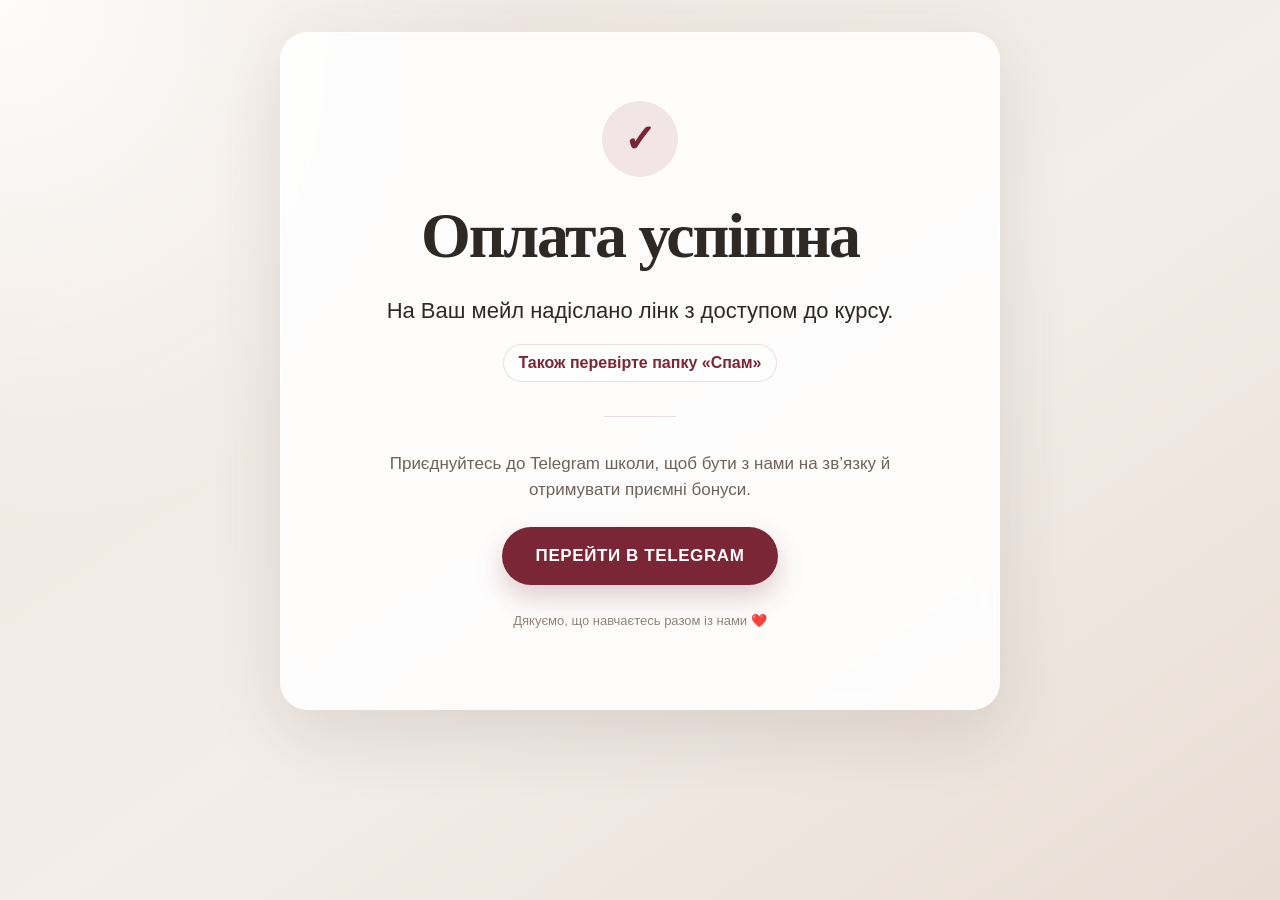
==== events/index.html @ 676a4075 "event" ====
<!DOCTYPE html>
<html lang="uk">
<head>
  <meta charset="UTF-8">
  <meta name="viewport" content="width=device-width, initial-scale=1.0">
  <meta name="robots" content="noindex, nofollow">
  <title>Оплата успішна</title>
  <meta name="description" content="Дякуємо за покупку курсу. Перевірте електронну пошту, щоб отримати доступ.">

  <!-- Meta Pixel Code -->
  <script>
    !function(f,b,e,v,n,t,s)
    {if(f.fbq)return;n=f.fbq=function(){n.callMethod?
    n.callMethod.apply(n,arguments):n.queue.push(arguments)};
    if(!f._fbq)f._fbq=n;n.push=n;n.loaded=!0;n.version='2.0';
    n.queue=[];t=b.createElement(e);t.async=!0;
    t.src='https://connect.facebook.net/en_US/fbevents.js';
    s=b.getElementsByTagName(e)[0];
    s.parentNode.insertBefore(t,s)}(window, document,'script');

    fbq('init', '1192959256037095');
    fbq('track', 'PageView');

    // Не відправляємо Purchase повторно після звичайного оновлення сторінки
    if (!sessionStorage.getItem('meta_purchase_49_pln_sent')) {
      fbq('track', 'Purchase', {
        value: 49.00,
        currency: 'PLN',
        content_name: 'Екзамен B1 з підтримкою'
      });
      sessionStorage.setItem('meta_purchase_49_pln_sent', '1');
    }
  </script>

  <noscript>
    <img height="1" width="1" style="display:none"
      src="https://www.facebook.com/tr?id=1192959256037095&ev=PageView&noscript=1"
      alt="">
  </noscript>
  <!-- End Meta Pixel Code -->

  <style>
    :root {
      --background: #f4eee8;
      --card: rgba(255, 255, 255, 0.88);
      --text: #2f2926;
      --muted: #6f625b;
      --accent: #7b2636;
      --accent-hover: #641d2b;
      --line: rgba(123, 38, 54, 0.14);
      --success-bg: #f1e5e5;
    }

    * {
      box-sizing: border-box;
    }

    html, body {
      min-height: 100%;
      margin: 0;
    }

    body {
      display: grid;
      place-items: center;
      padding: 32px 18px;
      background:
        radial-gradient(circle at top left, rgba(255,255,255,.9), transparent 34%),
        linear-gradient(145deg, #eee5de 0%, var(--background) 52%, #e8ddd5 100%);
      color: var(--text);
      font-family: -apple-system, BlinkMacSystemFont, "Segoe UI", Roboto, Arial, sans-serif;
    }

    .card {
      width: min(100%, 720px);
      padding: clamp(34px, 7vw, 68px);
      text-align: center;
      background: var(--card);
      border: 1px solid rgba(255,255,255,.85);
      border-radius: 28px;
      box-shadow: 0 24px 70px rgba(67, 45, 36, .13);
      backdrop-filter: blur(10px);
    }

    .icon {
      width: 76px;
      height: 76px;
      margin: 0 auto 26px;
      display: grid;
      place-items: center;
      border-radius: 50%;
      background: var(--success-bg);
      color: var(--accent);
      font-size: 38px;
      font-weight: 800;
      line-height: 1;
    }

    h1 {
      margin: 0;
      font-family: Georgia, "Times New Roman", serif;
      font-size: clamp(38px, 7vw, 64px);
      line-height: 1.04;
      letter-spacing: -0.035em;
    }

    .lead {
      max-width: 550px;
      margin: 24px auto 0;
      font-size: clamp(18px, 3vw, 22px);
      line-height: 1.55;
    }

    .note {
      display: inline-block;
      margin-top: 16px;
      padding: 9px 14px;
      border: 1px solid var(--line);
      border-radius: 999px;
      color: var(--accent);
      font-weight: 700;
      background: rgba(255,255,255,.55);
    }

    .divider {
      width: 72px;
      height: 1px;
      margin: 34px auto;
      background: var(--line);
    }

    .telegram-text {
      max-width: 520px;
      margin: 0 auto 24px;
      color: var(--muted);
      font-size: 17px;
      line-height: 1.55;
    }

    .button {
      display: inline-flex;
      align-items: center;
      justify-content: center;
      min-height: 58px;
      padding: 0 34px;
      border-radius: 999px;
      background: var(--accent);
      color: #fff;
      font-size: 17px;
      font-weight: 800;
      letter-spacing: .035em;
      text-decoration: none;
      box-shadow: 0 12px 28px rgba(123,38,54,.23);
      transition: transform .18s ease, background .18s ease, box-shadow .18s ease;
    }

    .button:hover {
      transform: translateY(-2px);
      background: var(--accent-hover);
      box-shadow: 0 16px 34px rgba(123,38,54,.28);
    }

    .button:focus-visible {
      outline: 3px solid rgba(123,38,54,.25);
      outline-offset: 4px;
    }

    .footer {
      margin-top: 28px;
      color: #91837b;
      font-size: 13px;
    }

    @media (max-width: 520px) {
      body {
        padding: 18px 12px;
      }

      .card {
        border-radius: 22px;
      }

      .button {
        width: 100%;
      }
    }
  </style>
</head>

<body>
  <main class="card">
    <div class="icon" aria-hidden="true">✓</div>

    <h1>Оплата успішна</h1>

    <p class="lead">
      На Ваш мейл надіслано лінк з доступом до курсу.
    </p>

    <div class="note">Також перевірте папку «Спам»</div>

    <div class="divider" aria-hidden="true"></div>

    <p class="telegram-text">
      Приєднуйтесь до Telegram школи, щоб бути з нами на зв’язку
      й отримувати приємні бонуси.
    </p>

    <a
      class="button"
      href="https://telegram.me/Hejka_polskibot"
      target="_blank"
      rel="noopener noreferrer"
    >
      ПЕРЕЙТИ В TELEGRAM
    </a>

    <p class="footer">Дякуємо, що навчаєтесь разом із нами ❤️</p>
  </main>
</body>
</html>
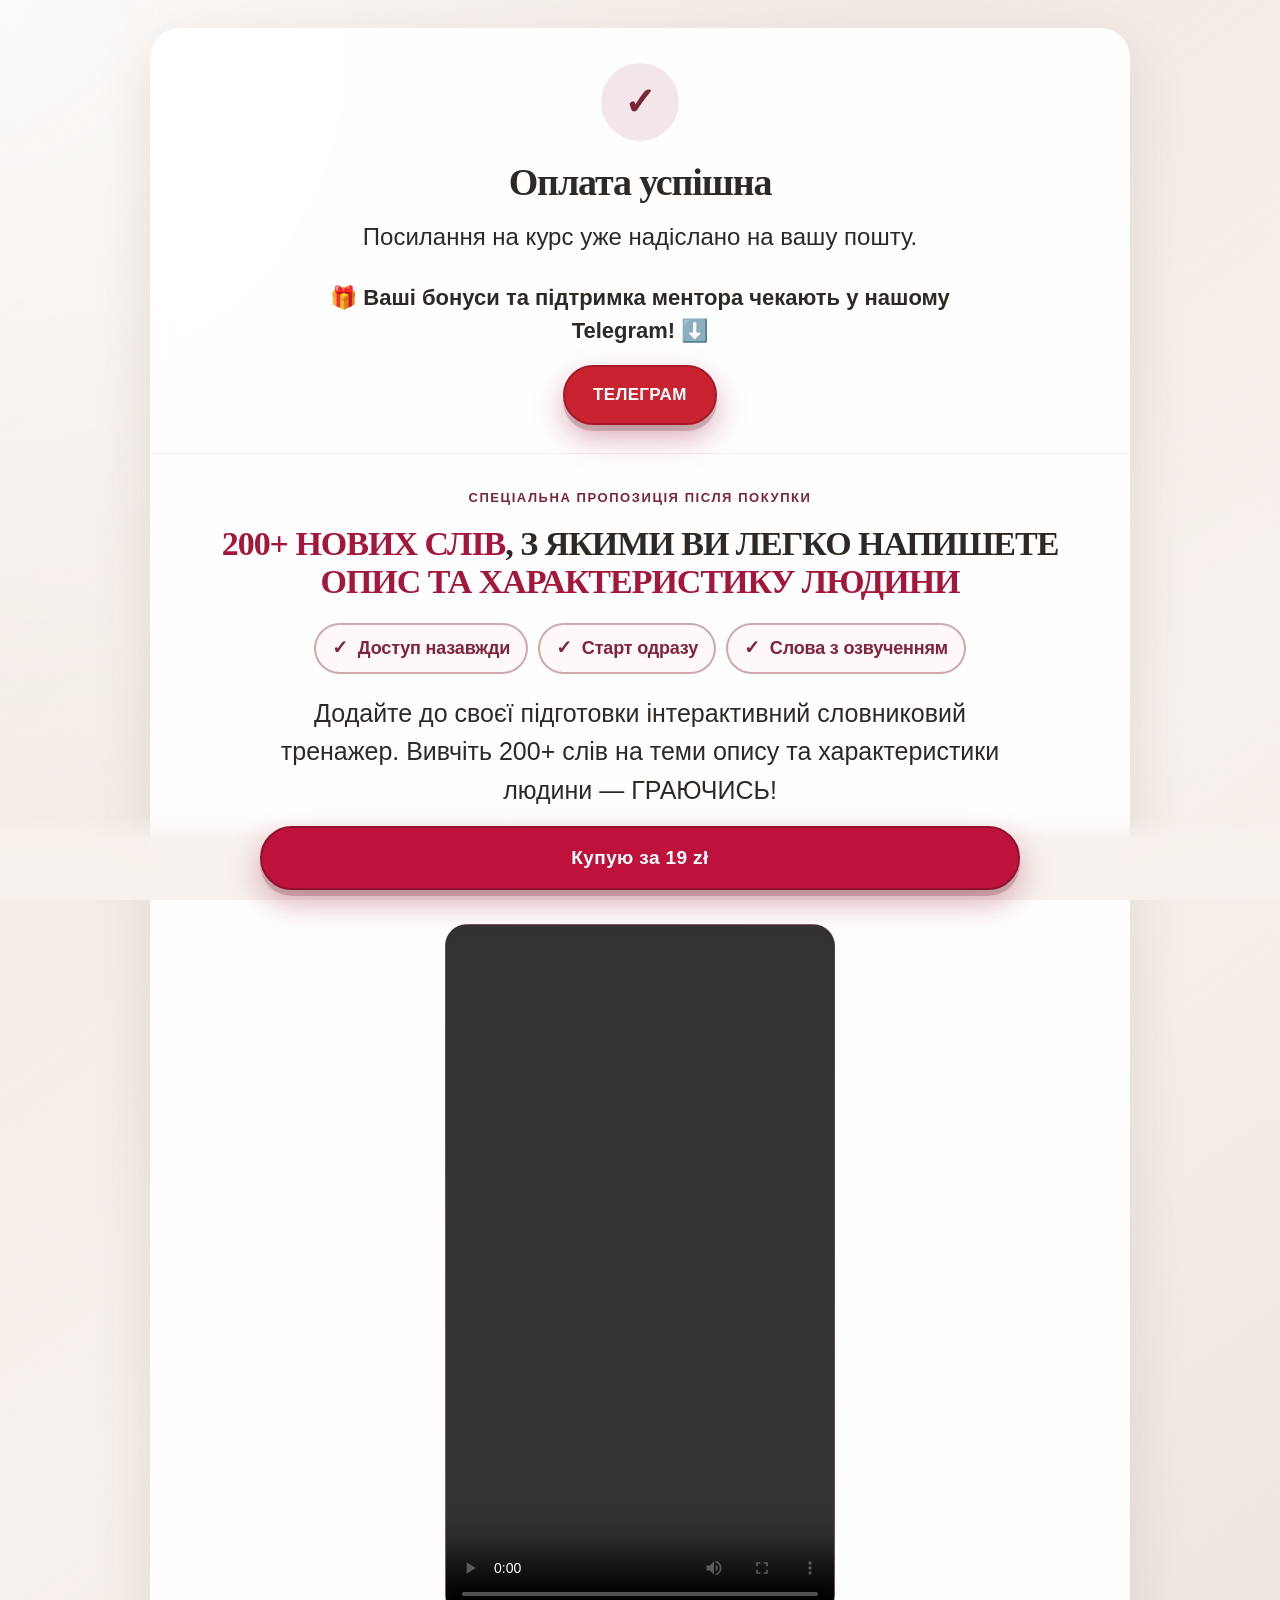
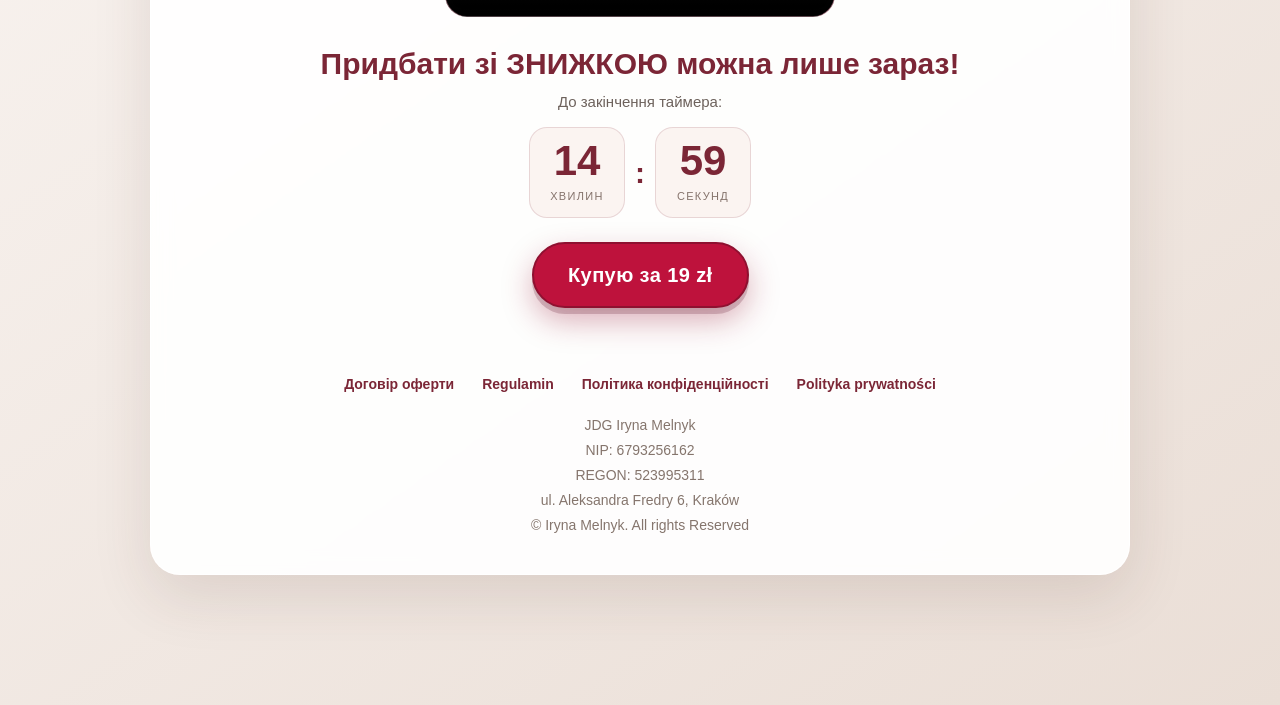
==== commit cdce5a1f: "сторінкаподяки" ====
--- a/events/index.html
+++ b/events/index.html
@@ -4,8 +4,8 @@
   <meta charset="UTF-8">
   <meta name="viewport" content="width=device-width, initial-scale=1.0">
   <meta name="robots" content="noindex, nofollow">
-  <title>Оплата успішна</title>
-  <meta name="description" content="Дякуємо за покупку курсу. Перевірте електронну пошту, щоб отримати доступ.">
+  <title>Оплата успішна | спеціальна пропозиція</title>
+  <meta name="description" content="Сторінка подяки та спеціальна пропозиція словникового тренажера.">
 
   <!-- Meta Pixel Code -->
   <script>
@@ -21,7 +21,6 @@
     fbq('init', '1192959256037095');
     fbq('track', 'PageView');
 
-    // Не відправляємо Purchase повторно після звичайного оновлення сторінки
     if (!sessionStorage.getItem('meta_purchase_49_pln_sent')) {
       fbq('track', 'Purchase', {
         value: 49.00,
@@ -31,7 +30,6 @@
       sessionStorage.setItem('meta_purchase_49_pln_sent', '1');
     }
   </script>
-
   <noscript>
     <img height="1" width="1" style="display:none"
       src="https://www.facebook.com/tr?id=1192959256037095&ev=PageView&noscript=1"
@@ -41,55 +39,69 @@
 
   <style>
     :root {
-      --background: #f4eee8;
-      --card: rgba(255, 255, 255, 0.88);
+      --bg: #f7f1ed;
+      --bg-2: #efe5de;
+      --card: rgba(255,255,255,.92);
       --text: #2f2926;
-      --muted: #6f625b;
+      --muted: #6d625c;
       --accent: #7b2636;
-      --accent-hover: #641d2b;
-      --line: rgba(123, 38, 54, 0.14);
-      --success-bg: #f1e5e5;
-    }
-
-    * {
-      box-sizing: border-box;
-    }
+      --accent-dark: #631c2a;
+      --line: rgba(123, 38, 54, .16);
+      --shadow: 0 22px 60px rgba(74, 42, 34, .12);
+    }
+
+    * { box-sizing: border-box; }
 
     html, body {
+      margin: 0;
       min-height: 100%;
-      margin: 0;
     }
 
     body {
-      display: grid;
-      place-items: center;
-      padding: 32px 18px;
       background:
-        radial-gradient(circle at top left, rgba(255,255,255,.9), transparent 34%),
-        linear-gradient(145deg, #eee5de 0%, var(--background) 52%, #e8ddd5 100%);
+        radial-gradient(circle at top left, rgba(255,255,255,.85), transparent 34%),
+        linear-gradient(145deg, var(--bg-2) 0%, var(--bg) 48%, #eaded6 100%);
       color: var(--text);
       font-family: -apple-system, BlinkMacSystemFont, "Segoe UI", Roboto, Arial, sans-serif;
+      line-height: 1.5;
+      padding: 28px 16px 130px;
+    }
+
+    .wrap {
+      width: min(100%, 980px);
+      margin: 0 auto;
     }
 
     .card {
-      width: min(100%, 720px);
-      padding: clamp(34px, 7vw, 68px);
-      text-align: center;
       background: var(--card);
       border: 1px solid rgba(255,255,255,.85);
-      border-radius: 28px;
-      box-shadow: 0 24px 70px rgba(67, 45, 36, .13);
+      border-radius: 30px;
+      box-shadow: var(--shadow);
       backdrop-filter: blur(10px);
-    }
-
-    .icon {
-      width: 76px;
-      height: 76px;
-      margin: 0 auto 26px;
+      overflow: hidden;
+    }
+
+    .section {
+      padding: 34px 30px;
+    }
+
+    .section + .section {
+      border-top: 1px solid rgba(123, 38, 54, .08);
+    }
+
+    .hero {
+      text-align: center;
+      padding-bottom: 28px;
+    }
+
+    .check {
+      width: 78px;
+      height: 78px;
+      margin: 0 auto 22px;
       display: grid;
       place-items: center;
       border-radius: 50%;
-      background: var(--success-bg);
+      background: #f3e6e8;
       color: var(--accent);
       font-size: 38px;
       font-weight: 800;
@@ -99,123 +111,477 @@
     h1 {
       margin: 0;
       font-family: Georgia, "Times New Roman", serif;
-      font-size: clamp(38px, 7vw, 64px);
+      font-size: clamp(27px, 4vw, 38px);
       line-height: 1.04;
-      letter-spacing: -0.035em;
-    }
-
-    .lead {
-      max-width: 550px;
-      margin: 24px auto 0;
+      letter-spacing: -.03em;
+    }
+
+    .hero-text {
+      max-width: 620px;
+      margin: 16px auto 0;
+      font-size: clamp(18px, 3vw, 24px);
+      color: var(--text);
+    }
+
+    .telegram-note {
+      max-width: 620px;
+      margin: 26px auto 0;
       font-size: clamp(18px, 3vw, 22px);
-      line-height: 1.55;
-    }
-
-    .note {
-      display: inline-block;
-      margin-top: 16px;
-      padding: 9px 14px;
-      border: 1px solid var(--line);
-      border-radius: 999px;
-      color: var(--accent);
-      font-weight: 700;
-      background: rgba(255,255,255,.55);
-    }
-
-    .divider {
-      width: 72px;
-      height: 1px;
-      margin: 34px auto;
-      background: var(--line);
-    }
-
-    .telegram-text {
-      max-width: 520px;
-      margin: 0 auto 24px;
-      color: var(--muted);
-      font-size: 17px;
-      line-height: 1.55;
-    }
-
-    .button {
+      color: var(--text);
+      font-weight: 600;
+    }
+
+    .telegram-wrap {
+      margin-top: 18px;
+    }
+
+    .tg-button,
+    .buy-inline,
+    .sticky-buy {
       display: inline-flex;
       align-items: center;
       justify-content: center;
-      min-height: 58px;
-      padding: 0 34px;
+      min-height: 60px;
+      padding: 0 28px;
       border-radius: 999px;
       background: var(--accent);
       color: #fff;
+      text-decoration: none;
       font-size: 17px;
       font-weight: 800;
-      letter-spacing: .035em;
+      letter-spacing: .02em;
+      box-shadow: 0 14px 28px rgba(123,38,54,.24);
+      transition: transform .18s ease, background .18s ease, box-shadow .18s ease;
+      will-change: transform;
+    }
+
+    .tg-button:hover,
+    .buy-inline:hover,
+    .sticky-buy:hover {
+      transform: translateY(-2px);
+      background: var(--accent-dark);
+      box-shadow: 0 18px 34px rgba(123,38,54,.28);
+    }
+
+    .pulse {
+      animation: pulse 1.7s ease-in-out infinite;
+    }
+
+    @keyframes pulse {
+      0% { transform: scale(1); box-shadow: 0 14px 28px rgba(123,38,54,.24); }
+      50% { transform: scale(1.03); box-shadow: 0 18px 40px rgba(123,38,54,.34); }
+      100% { transform: scale(1); box-shadow: 0 14px 28px rgba(123,38,54,.24); }
+    }
+
+    .eyebrow {
+      text-align: center;
+      font-size: 13px;
+      font-weight: 900;
+      letter-spacing: .12em;
+      text-transform: uppercase;
+      color: var(--accent);
+      margin-bottom: 18px;
+    }
+
+    .offer-title {
+      max-width: 850px;
+      margin: 0 auto;
+      text-align: center;
+      font-family: Georgia, "Times New Roman", serif;
+      font-size: clamp(23px, 3.6vw, 34px);
+      line-height: 1.12;
+      letter-spacing: -.03em;
+    }
+
+    .pills {
+      display: flex;
+      justify-content: center;
+      gap: 10px;
+      flex-wrap: wrap;
+      margin: 22px auto 20px;
+    }
+
+    .pill {
+      display: inline-flex;
+      align-items: center;
+      justify-content: center;
+      gap: 10px;
+      min-height: 48px;
+      padding: 9px 16px;
+      border: 2px solid rgba(123, 38, 54, .18);
+      border-radius: 999px;
+      background: rgba(255, 250, 249, .92);
+      color: var(--accent);
+      font-size: clamp(14px, 1.8vw, 18px);
+      font-weight: 800;
+      letter-spacing: -.01em;
+      white-space: nowrap;
+    }
+
+    .pill .mark {
+      font-size: 1.05em;
+    }
+
+    .offer-copy {
+      max-width: 760px;
+      margin: 0 auto;
+      text-align: center;
+      font-size: clamp(18px, 2.5vw, 25px);
+      line-height: 1.55;
+      color: var(--text);
+    }
+
+    .video-label {
+      text-align: center;
+      margin: 24px 0 10px;
+      color: var(--accent);
+      font-size: 16px;
+      font-weight: 700;
+    }
+
+    .arrow {
+      display: block;
+      text-align: center;
+      color: var(--accent);
+      font-size: 28px;
+      margin-bottom: 14px;
+      animation: bob 1.8s ease-in-out infinite;
+    }
+
+    @keyframes bob {
+      50% { transform: translateY(6px); }
+    }
+
+    .video-box {
+      width: min(100%, 390px);
+      margin: 0 auto;
+      aspect-ratio: 9 / 16;
+      border-radius: 22px;
+      overflow: hidden;
+      background: linear-gradient(135deg, #2d1f24, #78404d);
+      border: 1px solid rgba(255,255,255,.14);
+      display: grid;
+      place-items: center;
+    }
+
+    .video-box iframe,
+    .video-box video {
+      width: 100%;
+      height: 100%;
+      display: block;
+      border: 0;
+      object-fit: contain;
+      background: #171317;
+    }
+
+    .video-placeholder {
+      display: grid;
+      justify-items: center;
+      gap: 12px;
+      padding: 24px;
+      text-align: center;
+      color: #fff;
+    }
+
+    .video-placeholder .play {
+      width: 72px;
+      height: 72px;
+      display: grid;
+      place-items: center;
+      border-radius: 50%;
+      border: 2px solid rgba(255,255,255,.45);
+      background: rgba(255,255,255,.12);
+      font-size: 28px;
+      padding-left: 4px;
+    }
+
+    .video-placeholder small {
+      color: rgba(255,255,255,.8);
+      font-size: 13px;
+    }
+
+    .offer-status {
+      margin: 28px auto 0;
+      text-align: center;
+      color: var(--accent);
+      font-size: clamp(21px, 3vw, 30px);
+      font-weight: 900;
+      line-height: 1.25;
+    }
+
+    .timer-note {
+      text-align: center;
+      margin: 8px 0 14px;
+      color: var(--muted);
+      font-size: 15px;
+    }
+
+    .timer {
+      display: flex;
+      align-items: center;
+      justify-content: center;
+      gap: 10px;
+      margin: 0 auto 24px;
+    }
+
+    .time-unit {
+      min-width: 96px;
+      padding: 12px 16px;
+      border-radius: 18px;
+      background: #fbf4f1;
+      border: 1px solid rgba(123,38,54,.15);
+      text-align: center;
+    }
+
+    .time-unit b {
+      display: block;
+      font-size: clamp(34px, 5vw, 42px);
+      line-height: 1;
+      color: var(--accent);
+      font-variant-numeric: tabular-nums;
+    }
+
+    .time-unit small {
+      display: block;
+      margin-top: 6px;
+      font-size: 11px;
+      text-transform: uppercase;
+      letter-spacing: .12em;
+      color: #85736c;
+    }
+
+    .colon {
+      font-size: 30px;
+      font-weight: 800;
+      color: var(--accent);
+    }
+
+    .buy-inline-wrap {
+      text-align: center;
+    }
+
+    .buy-inline {
+      min-height: 66px;
+      padding: 0 34px;
+      font-size: clamp(16px, 2.5vw, 20px);
+    }
+
+    .footer {
+      text-align: center;
+      padding: 32px 24px 38px;
+      color: #85756d;
+      font-size: 14px;
+    }
+
+    .footer-links {
+      list-style: none;
+      padding: 0;
+      margin: 0 0 20px;
+      display: flex;
+      justify-content: center;
+      gap: 16px 28px;
+      flex-wrap: wrap;
+    }
+
+    .footer a {
+      color: var(--accent);
       text-decoration: none;
-      box-shadow: 0 12px 28px rgba(123,38,54,.23);
-      transition: transform .18s ease, background .18s ease, box-shadow .18s ease;
-    }
-
-    .button:hover {
-      transform: translateY(-2px);
-      background: var(--accent-hover);
-      box-shadow: 0 16px 34px rgba(123,38,54,.28);
-    }
-
-    .button:focus-visible {
+      font-weight: 700;
+    }
+
+    .footer a:hover {
+      text-decoration: underline;
+    }
+
+    .footer-meta {
+      display: grid;
+      gap: 4px;
+    }
+
+    .sticky-cta {
+      position: fixed;
+      left: 0;
+      right: 0;
+      bottom: 0;
+      z-index: 50;
+      padding: 10px 14px calc(10px + env(safe-area-inset-bottom));
+      background: linear-gradient(180deg, rgba(247,241,237,0) 0%, rgba(247,241,237,.95) 28%, rgba(247,241,237,1) 100%);
+      pointer-events: none;
+    }
+
+    .sticky-inner {
+      width: min(100%, 980px);
+      margin: 0 auto;
+      display: flex;
+      justify-content: center;
+      pointer-events: auto;
+    }
+
+    .sticky-buy {
+      width: min(100%, 760px);
+      min-height: 64px;
+      text-align: center;
+      font-size: clamp(15px, 2.6vw, 19px);
+      padding: 0 20px;
+    }
+
+    a:focus-visible {
       outline: 3px solid rgba(123,38,54,.25);
       outline-offset: 4px;
     }
 
-    .footer {
-      margin-top: 28px;
-      color: #91837b;
-      font-size: 13px;
-    }
-
-    @media (max-width: 520px) {
-      body {
-        padding: 18px 12px;
+    @media (max-width: 700px) {
+      body { padding: 16px 12px 120px; }
+      .card { border-radius: 22px; }
+      .section { padding: 24px 16px; }
+      .pill {
+        width: 100%;
+        max-width: 420px;
+        min-height: 48px;
+        white-space: normal;
+        text-align: center;
+        font-size: 15px;
       }
-
-      .card {
-        border-radius: 22px;
-      }
-
-      .button {
-        width: 100%;
-      }
-    }
+      .timer { gap: 8px; }
+      .time-unit { min-width: 84px; }
+      .tg-button,
+      .buy-inline,
+      .sticky-buy { width: 100%; }
+      .footer-links { gap: 12px 18px; }
+    }
+
+    @media (prefers-reduced-motion: reduce) {
+      .pulse,
+      .arrow { animation: none; }
+    }
+
+    /* Контрастний акцент на ключових фразах заголовка */
+    .offer-title .title-highlight { color: #a5163b; }
+
+    /* Помітніші кнопки з білим текстом і виразним контуром */
+    .tg-button { background: #c92331; border: 2px solid #a71929; color: #fff; }
+    .buy-inline, .sticky-buy { background: #be123c; border: 2px solid #8f1030; color: #fff; }
+    .tg-button:hover { background: #a71929; }
+    .buy-inline:hover, .sticky-buy:hover { background: #970e30; }
+    .tg-button, .buy-inline, .sticky-buy {
+      box-shadow: 0 6px 0 rgba(83, 12, 30, .20), 0 13px 30px rgba(150, 21, 52, .34);
+    }
+    @keyframes pulse {
+      0%, 100% { transform: scale(1); box-shadow: 0 6px 0 rgba(83,12,30,.20), 0 13px 30px rgba(150,21,52,.34); }
+      50% { transform: scale(1.035); box-shadow: 0 6px 0 rgba(83,12,30,.24), 0 16px 42px rgba(190,18,60,.52); }
+    }
+    .pill { border-color: rgba(123, 38, 54, .38); background: #fff8f9; color: #81233a; }
   </style>
 </head>
-
 <body>
-  <main class="card">
-    <div class="icon" aria-hidden="true">✓</div>
-
-    <h1>Оплата успішна</h1>
-
-    <p class="lead">
-      На Ваш мейл надіслано лінк з доступом до курсу.
-    </p>
-
-    <div class="note">Також перевірте папку «Спам»</div>
-
-    <div class="divider" aria-hidden="true"></div>
-
-    <p class="telegram-text">
-      Приєднуйтесь до Telegram школи, щоб бути з нами на зв’язку
-      й отримувати приємні бонуси.
-    </p>
-
-    <a
-      class="button"
-      href="https://telegram.me/Hejka_polskibot"
-      target="_blank"
-      rel="noopener noreferrer"
-    >
-      ПЕРЕЙТИ В TELEGRAM
-    </a>
-
-    <p class="footer">Дякуємо, що навчаєтесь разом із нами ❤️</p>
-  </main>
+  <div class="wrap">
+    <main class="card">
+      <section class="section hero" aria-label="Оплата успішна">
+        <div class="check" aria-hidden="true">✓</div>
+        <h1>Оплата успішна</h1>
+        <p class="hero-text">Посилання на курс уже надіслано на вашу пошту.</p>
+        <p class="telegram-note">🎁 Ваші бонуси та підтримка ментора чекають у нашому Telegram! ⬇️</p>
+        <div class="telegram-wrap">
+          <a class="tg-button pulse" href="https://telegram.me/Hejka_polskibot" target="_blank" rel="noopener noreferrer">ТЕЛЕГРАМ</a>
+        </div>
+      </section>
+
+      <section class="section" aria-labelledby="offer-title">
+        <div class="eyebrow">СПЕЦІАЛЬНА ПРОПОЗИЦІЯ ПІСЛЯ ПОКУПКИ</div>
+        <h2 class="offer-title" id="offer-title"><span class="title-highlight">200+ НОВИХ СЛІВ</span>, З ЯКИМИ ВИ ЛЕГКО НАПИШЕТЕ <span class="title-highlight">ОПИС ТА ХАРАКТЕРИСТИКУ ЛЮДИНИ</span></h2>
+
+        <div class="pills" aria-label="Переваги тренажера">
+          <div class="pill"><span class="mark">✓</span><span>Доступ назавжди</span></div>
+          <div class="pill"><span class="mark">✓</span><span>Старт одразу</span></div>
+          <div class="pill"><span class="mark">✓</span><span>Слова з озвученням</span></div>
+        </div>
+
+        <p class="offer-copy">Додайте до своєї підготовки інтерактивний словниковий тренажер. Вивчіть 200+ слів на теми опису та характеристики людини — ГРАЮЧИСЬ!</p>
+
+        <div class="video-label">ВІДЕО</div>
+        <div class="arrow" aria-hidden="true">↓</div>
+        <div class="video-box" id="offerVideo">
+          <video controls playsinline preload="metadata" aria-label="Відеодемонстрація словникового тренажера">
+            <source src="trenazher-video.mp4" type="video/mp4">
+            Ваш браузер не підтримує відео. <a href="trenazher-video.mp4">Відкрити відео</a>.
+          </video>
+        </div>
+
+        <p class="offer-status" id="offerStatus">Придбати зі ЗНИЖКОЮ можна лише зараз!</p>
+        <p class="timer-note">До закінчення таймера: </p>
+
+        <div class="timer" role="timer" aria-live="polite" aria-label="Залишок часу спеціальної пропозиції">
+          <div class="time-unit">
+            <b id="minutes">15</b>
+            <small>хвилин</small>
+          </div>
+          <div class="colon">:</div>
+          <div class="time-unit">
+            <b id="seconds">00</b>
+            <small>секунд</small>
+          </div>
+        </div>
+
+        <div class="buy-inline-wrap">
+          <a class="buy-inline pulse" href="https://iramelnyk91gmailcom.lms.softbook.app/shop/item/13634" target="_blank" rel="noopener noreferrer">Купую за 19 zł</a>
+        </div>
+      </section>
+
+      <footer class="footer">
+        <ul class="footer-links">
+          <li><a href="https://egzaminb1.weblium.site/oferta" target="_blank" rel="noopener noreferrer">Договір оферти</a></li>
+          <li><a href="https://egzaminb1.weblium.site/umowa" target="_blank" rel="noopener noreferrer">Regulamin</a></li>
+          <li><a href="https://egzaminb1.weblium.site/polityka" target="_blank" rel="noopener noreferrer">Політика конфіденційності</a></li>
+          <li><a href="https://egzaminb1.weblium.site/polityka_prywat" target="_blank" rel="noopener noreferrer">Polityka prywatności</a></li>
+        </ul>
+        <div class="footer-meta">
+          <div>JDG Iryna Melnyk</div>
+          <div>NIP: 6793256162</div>
+          <div>REGON: 523995311</div>
+          <div>ul. Aleksandra Fredry 6, Kraków</div>
+          <div>© Iryna Melnyk. All rights Reserved</div>
+        </div>
+      </footer>
+    </main>
+  </div>
+
+  <div class="sticky-cta" aria-hidden="false">
+    <div class="sticky-inner">
+      <a class="sticky-buy pulse" href="https://iramelnyk91gmailcom.lms.softbook.app/shop/item/13634" target="_blank" rel="noopener noreferrer">Купую за 19 zł</a>
+    </div>
+  </div>
+
+  <script>
+    (function () {
+      const key = 'hejka_vocab_offer_deadline_v2';
+      const duration = 15 * 60 * 1000;
+      let deadline = Number(sessionStorage.getItem(key));
+      if (!Number.isFinite(deadline) || deadline <= 0) {
+        deadline = Date.now() + duration;
+        sessionStorage.setItem(key, String(deadline));
+      }
+
+      const minutesEl = document.getElementById('minutes');
+      const secondsEl = document.getElementById('seconds');
+      const statusEl = document.getElementById('offerStatus');
+
+      function updateTimer() {
+        const remainSeconds = Math.max(0, Math.ceil((deadline - Date.now()) / 1000));
+        const minutes = Math.floor(remainSeconds / 60);
+        const seconds = remainSeconds % 60;
+
+        minutesEl.textContent = String(minutes).padStart(2, '0');
+        secondsEl.textContent = String(seconds).padStart(2, '0');
+
+        if (remainSeconds === 0) {
+          statusEl.textContent = 'Час спеціальної пропозиції завершився.';
+          clearInterval(interval);
+        }
+      }
+
+      const interval = setInterval(updateTimer, 1000);
+      updateTimer();
+    })();
+  </script>
 </body>
 </html>
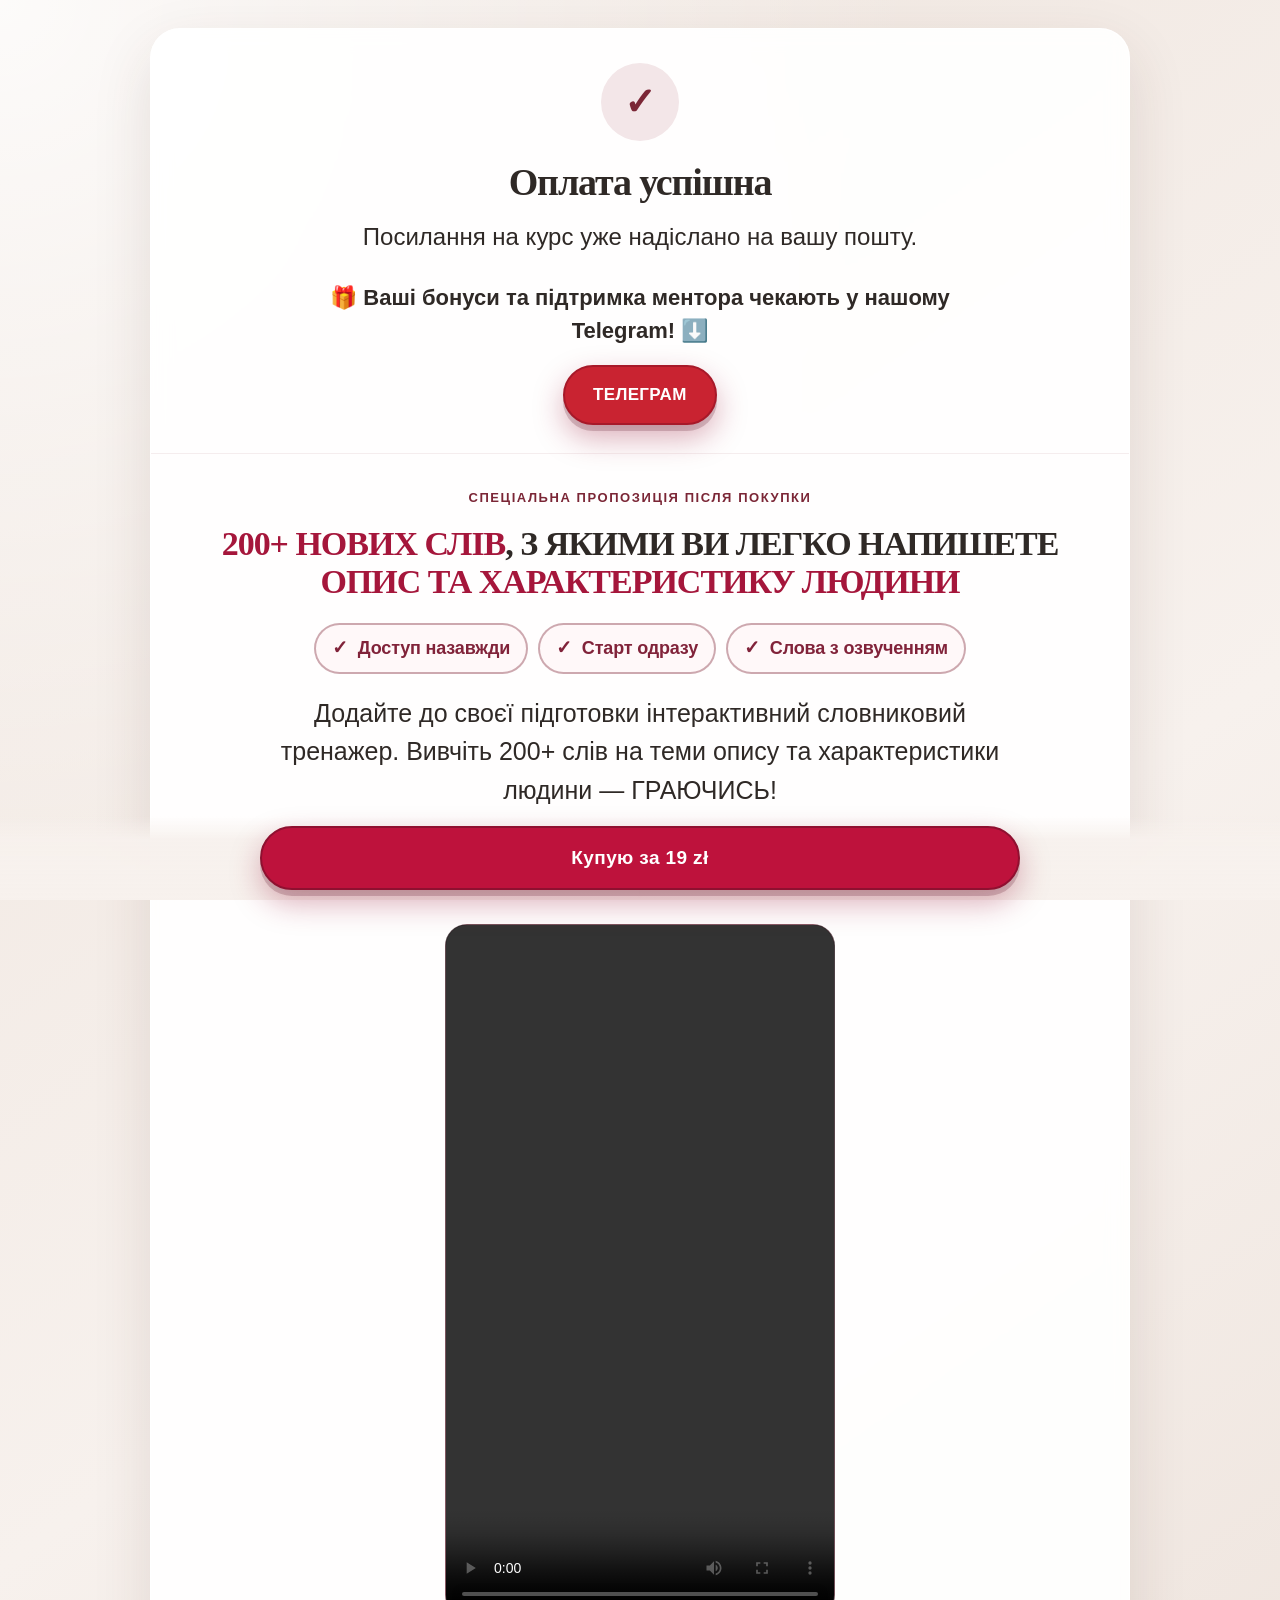
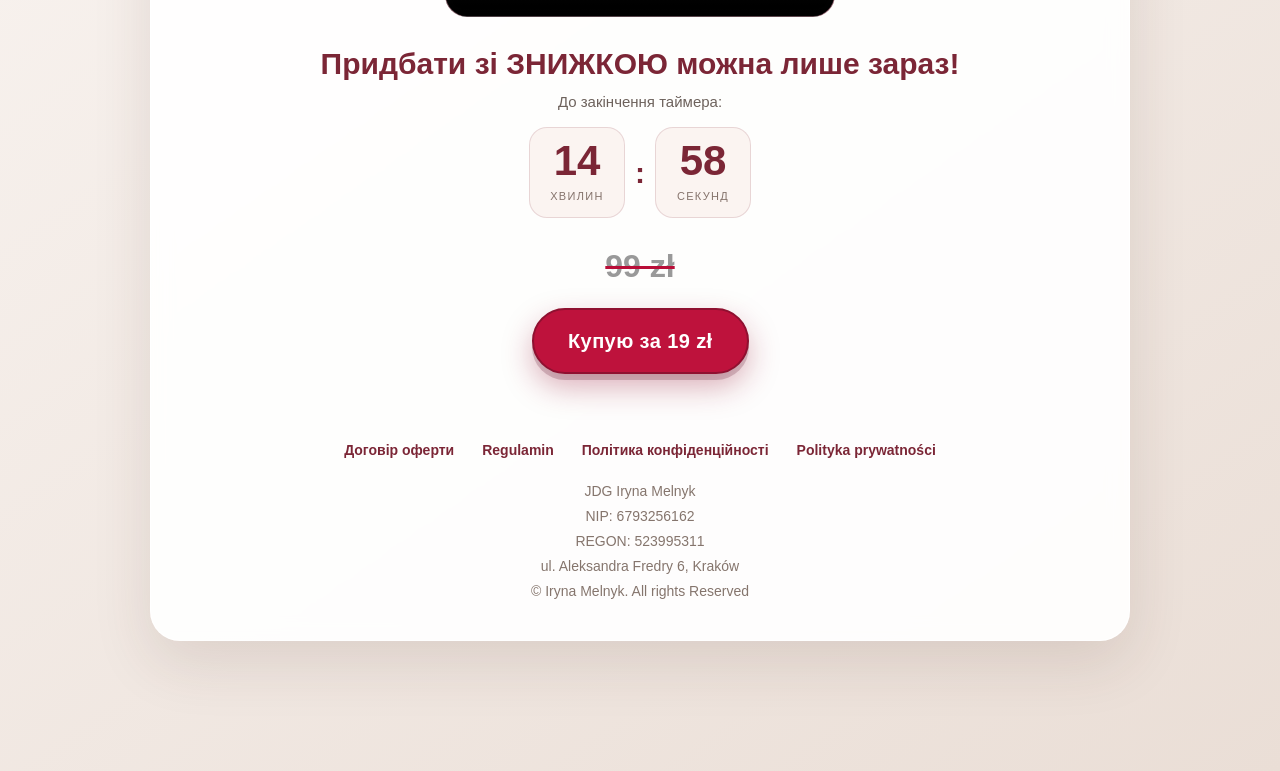
==== commit 0d92179d: "ціна" ====
--- a/events/index.html
+++ b/events/index.html
@@ -450,6 +450,20 @@
       .footer-links { gap: 12px 18px; }
     }
 
+      .old-price {
+      text-align: center;
+      margin: 12px 0 18px;
+      font-size: 32px;
+      font-weight: 700;
+      color: #999;
+    } 
+
+.old-price del {
+  text-decoration: line-through;
+  text-decoration-color: #b90e38;
+  text-decoration-thickness: 3px;
+}
+
     @media (prefers-reduced-motion: reduce) {
       .pulse,
       .arrow { animation: none; }
@@ -502,7 +516,7 @@
         <div class="arrow" aria-hidden="true">↓</div>
         <div class="video-box" id="offerVideo">
           <video controls playsinline preload="metadata" aria-label="Відеодемонстрація словникового тренажера">
-            <source src="trenazher-video.mp4" type="video/mp4">
+            <source src="/events/trenazher-video.mp4" type="video/mp4">
             Ваш браузер не підтримує відео. <a href="trenazher-video.mp4">Відкрити відео</a>.
           </video>
         </div>
@@ -521,7 +535,9 @@
             <small>секунд</small>
           </div>
         </div>
-
+        <div class="old-price">
+        <del>99 zł</del>
+        </div>
         <div class="buy-inline-wrap">
           <a class="buy-inline pulse" href="https://iramelnyk91gmailcom.lms.softbook.app/shop/item/13634" target="_blank" rel="noopener noreferrer">Купую за 19 zł</a>
         </div>
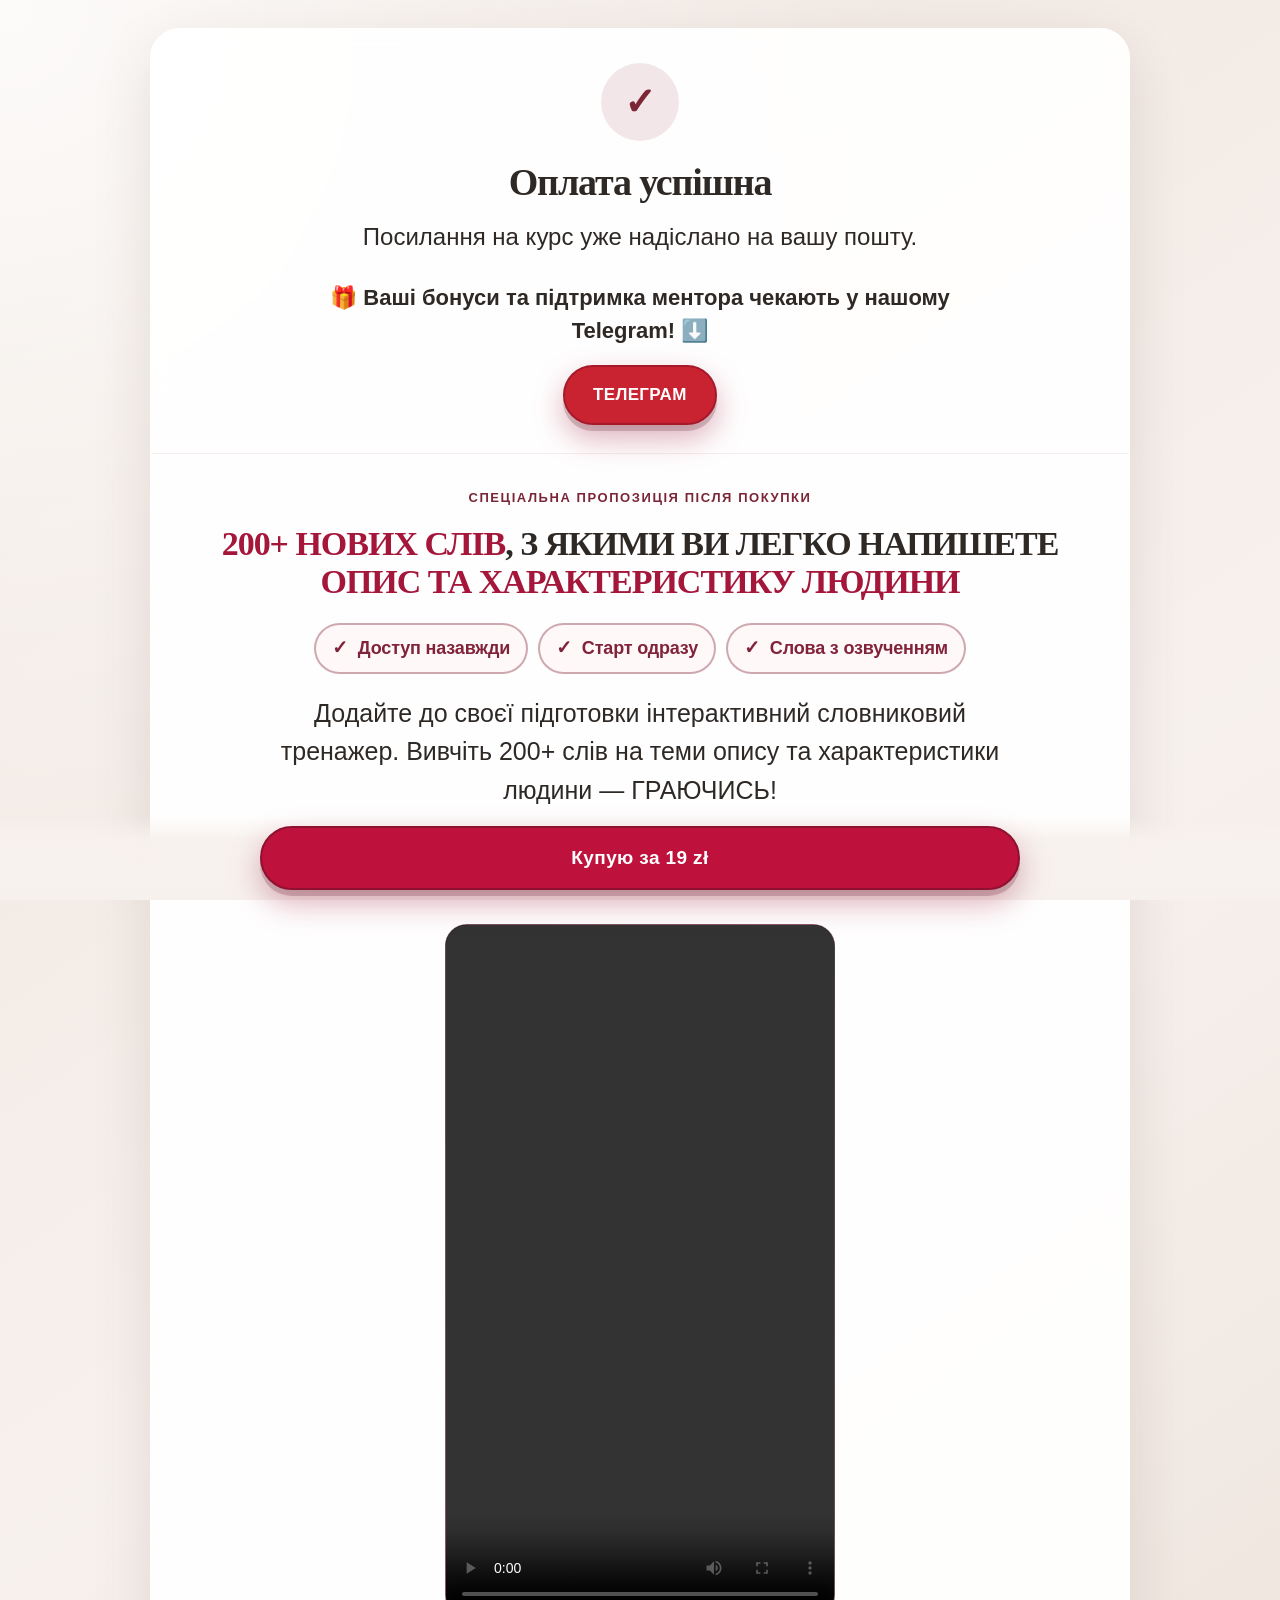
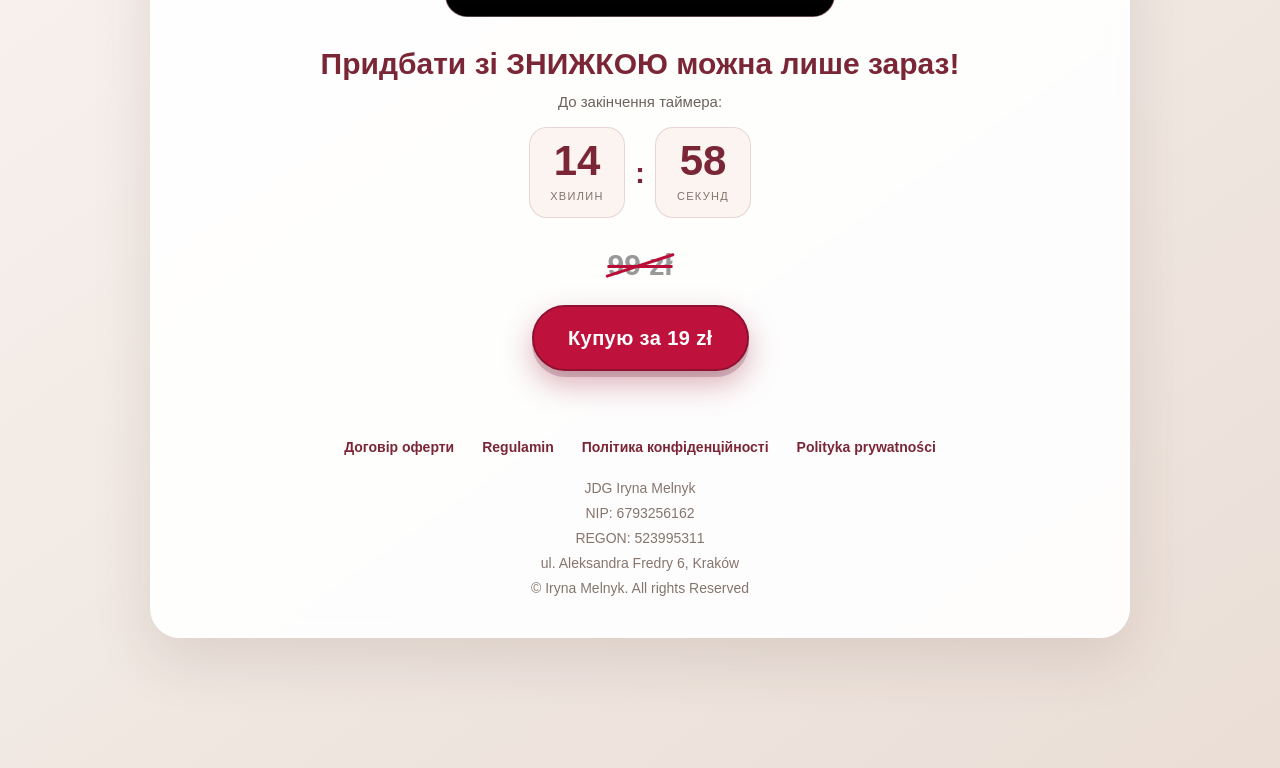
==== commit 5608a44b: "зміна ціни" ====
--- a/events/index.html
+++ b/events/index.html
@@ -450,13 +450,31 @@
       .footer-links { gap: 12px 18px; }
     }
 
-      .old-price {
+     .old-price {
       text-align: center;
       margin: 12px 0 18px;
-      font-size: 32px;
+      font-size: 30px;
       font-weight: 700;
       color: #999;
-    } 
+    }
+
+    .old-price del {
+      position: relative;
+      display: inline-block;
+      text-decoration: none;
+    }
+
+    .old-price del::after {
+      content: "";
+      position: absolute;
+      left: -5%;
+      top: 50%;
+      width: 110%;
+      height: 3px;
+      background: #b90e38;
+      transform: rotate(-18deg);
+      border-radius: 3px;
+    }
 
 .old-price del {
   text-decoration: line-through;
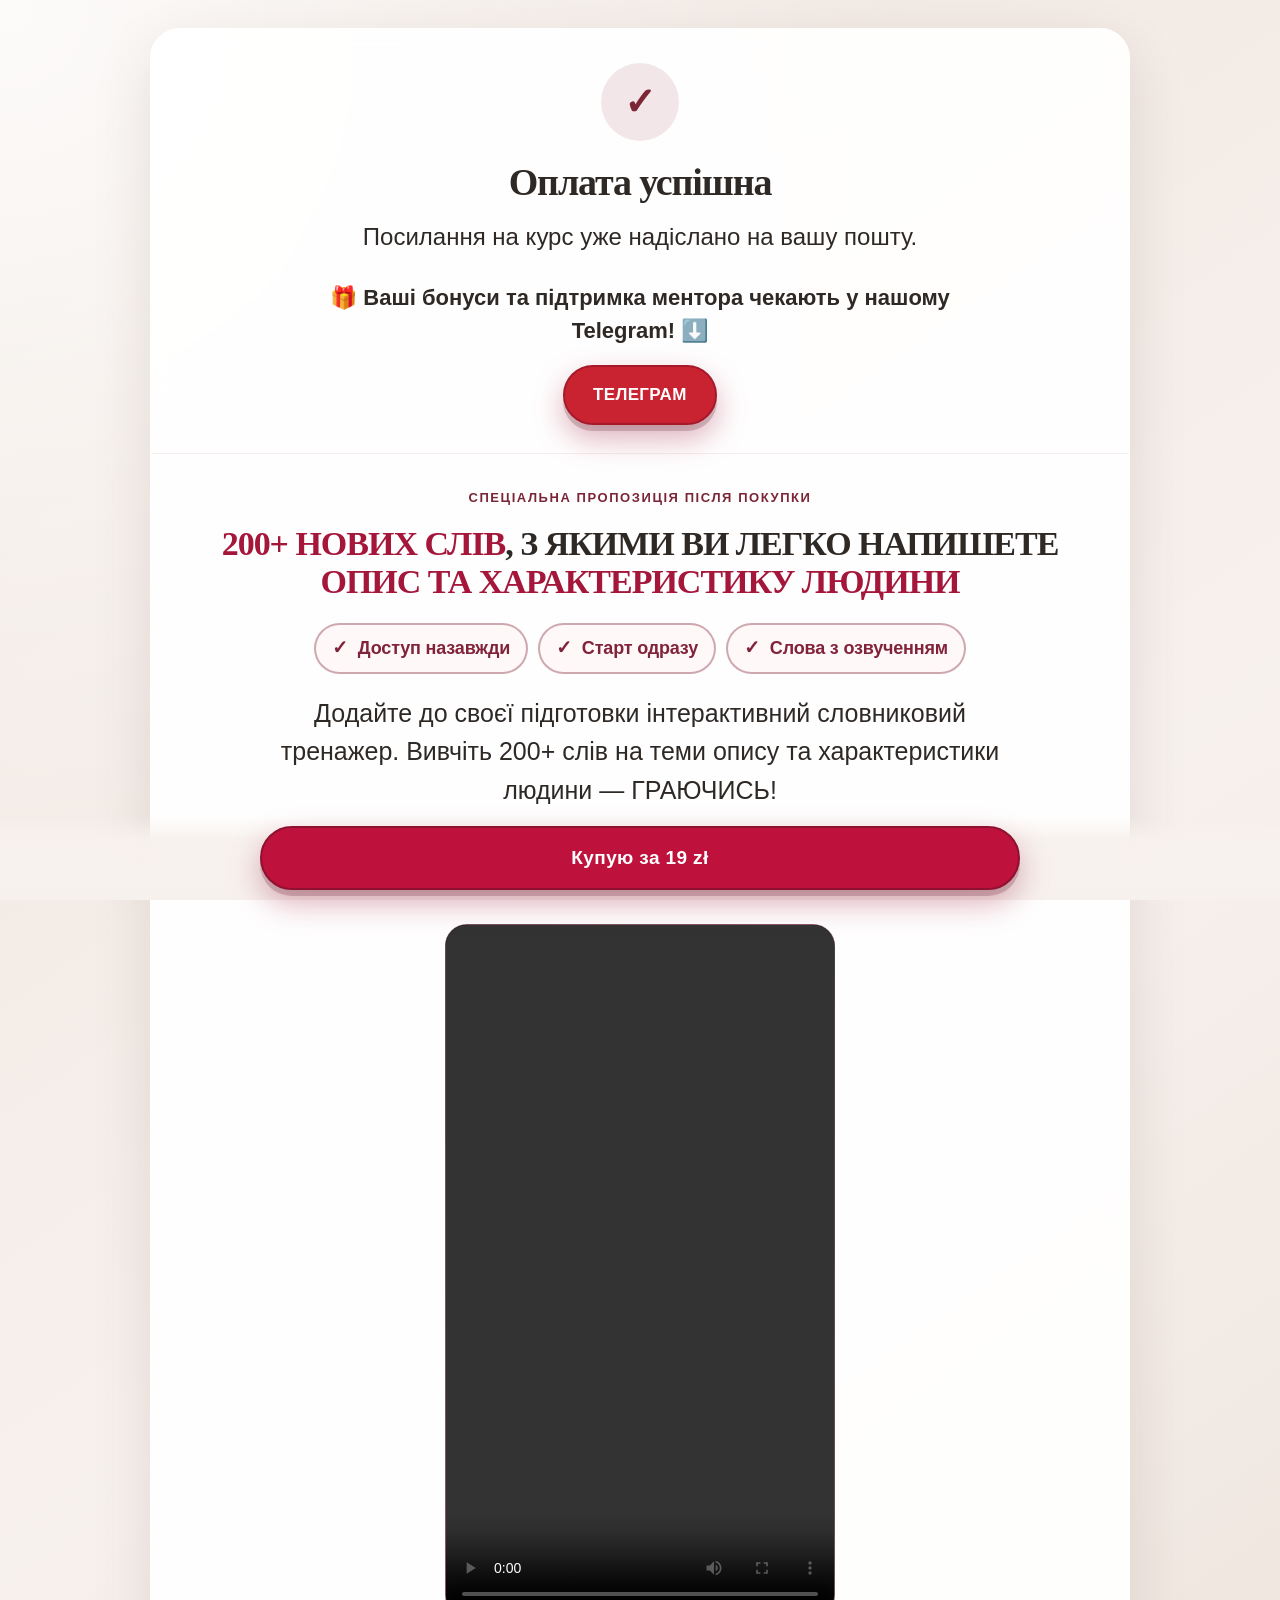
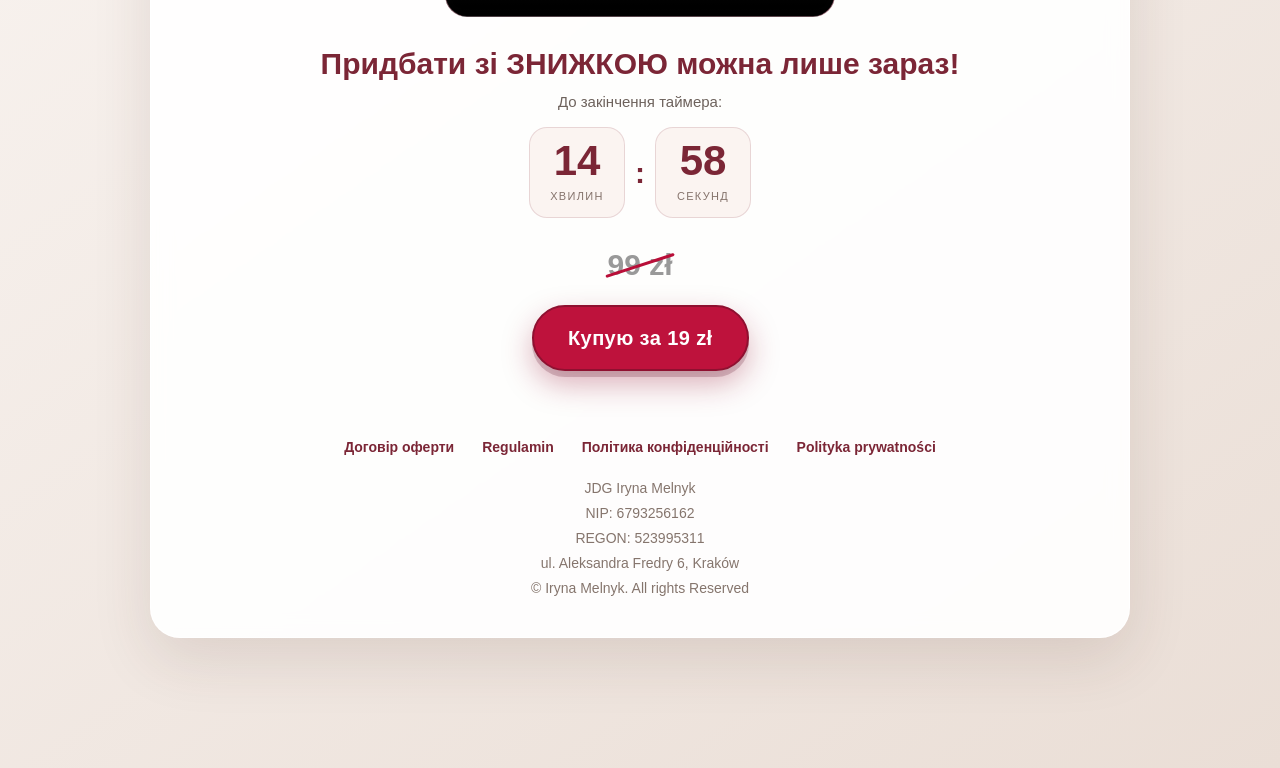
==== commit 124e6b39: "комітт" ====
--- a/events/index.html
+++ b/events/index.html
@@ -476,11 +476,7 @@
       border-radius: 3px;
     }
 
-.old-price del {
-  text-decoration: line-through;
-  text-decoration-color: #b90e38;
-  text-decoration-thickness: 3px;
-}
+
 
     @media (prefers-reduced-motion: reduce) {
       .pulse,
